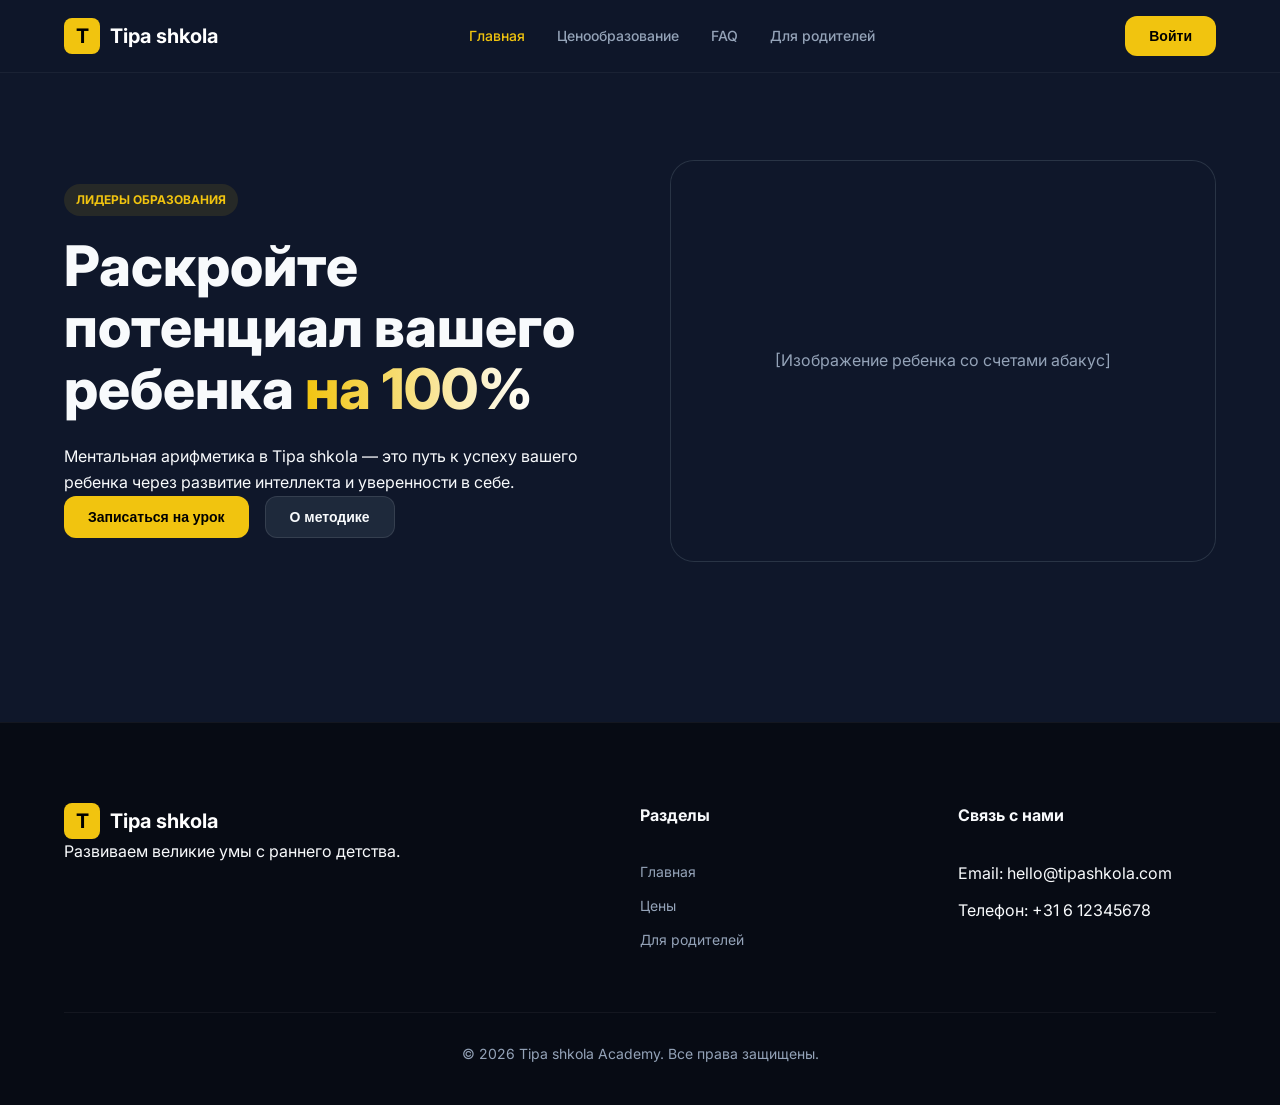
==== index.html @ 8fe098cc "1st commit Architecture: basic design, 3 pages, and basic navigation" ====
<!DOCTYPE html>
<html lang="ru">
<head>
    <meta charset="UTF-8">
    <meta name="viewport" content="width=device-width, initial-scale=1.0">
    <title>Tipa shkola — Школа ментальной арифметики</title>
    <link rel="preconnect" href="https://fonts.googleapis.com">
    <link rel="preconnect" href="https://fonts.gstatic.com" crossorigin>
    <link href="https://fonts.googleapis.com/css2?family=Inter:wght@300;400;600;700&display=swap" rel="stylesheet">
    <link rel="stylesheet" href="styles.css">
</head>
<body>

<header class="navbar">
    <div class="container">
        <a href="index.html" class="logo">
            <div class="logo-icon">T</div>
            <span>Tipa shkola</span>
        </a>
        <nav class="nav-links">
            <a href="index.html" class="active">Главная</a>
            <a href="pricing.html">Ценообразование</a>
            <a href="#">FAQ</a>
            <a href="parents.html">Для родителей</a>
        </nav>
        <div class="auth-buttons">
            <button class="btn btn-primary">Войти</button>
        </div>
    </div>
</header>

<main>
    <section class="hero-section">
        <div class="container hero-container">
            <div class="hero-content">
                <span class="badge">Лидеры образования</span>
                <h1>Раскройте потенциал вашего ребенка <span class="text-gradient">на 100%</span></h1>
                <p>Ментальная арифметика в Tipa shkola — это путь к успеху вашего ребенка через развитие интеллекта и уверенности в себе.</p>
                <div class="hero-actions">
                    <button class="btn btn-primary btn-lg">Записаться на урок</button>
                    <button class="btn btn-secondary btn-lg">О методике</button>
                </div>
            </div>
            <div class="hero-image">
                <div class="promo-card">
                    <div class="promo-img-wrapper">
                        [Изображение ребенка со счетами абакус]
                    </div>
                </div>
            </div>
        </div>
    </section>
</main>

<footer class="footer">
    <div class="container">
        <div class="footer-content">
            <div class="footer-brand">
                <div class="logo">
                    <div class="logo-icon">T</div>
                    <span>Tipa shkola</span>
                </div>
                <p>Развиваем великие умы с раннего детства.</p>
            </div>
            <div class="footer-links">
                <h4>Разделы</h4>
                <a href="index.html">Главная</a>
                <a href="pricing.html">Цены</a>
                <a href="parents.html">Для родителей</a>
            </div>
            <div class="footer-contact">
                <h4>Связь с нами</h4>
                <p>Email: hello@tipashkola.com</p>
                <p>Телефон: +31 6 12345678</p>
            </div>
        </div>
        <div class="footer-bottom">
            <p>&copy; 2026 Tipa shkola Academy. Все права защищены.</p>
        </div>
    </div>
</footer>

</body>
</html>
---- styles.css ----
/* --- Глобальные настройки --- */
:root {
    --primary: #f1c40f; 
    --primary-dark: #d4ac0d;
    --bg-dark: #0f172a;
    --surface: #1e293b;
    --text-main: #f8fafc;
    --text-muted: #94a3b8;
    --glass: rgba(15, 23, 42, 0.9);
    --font-main: 'Inter', sans-serif;
    --transition: all 0.3s ease;
}

* { box-sizing: border-box; margin: 0; padding: 0; }

body {
    font-family: var(--font-main);
    background-color: var(--bg-dark);
    color: var(--text-main);
    line-height: 1.6;
}

.container { max-width: 1200px; margin: 0 auto; padding: 0 24px; }

.text-gradient {
    background: linear-gradient(90deg, var(--primary), #ffffff);
    -webkit-background-clip: text;
    -webkit-text-fill-color: transparent;
}

/* --- Навигация --- */
.navbar {
    position: fixed;
    top: 0; left: 0; right: 0;
    z-index: 1000;
    background: var(--glass);
    backdrop-filter: blur(10px);
    border-bottom: 1px solid rgba(255, 255, 255, 0.05);
    padding: 16px 0;
}

.navbar .container { display: flex; justify-content: space-between; align-items: center; }

.logo { display: flex; align-items: center; gap: 10px; font-weight: 700; font-size: 20px; text-decoration: none; color: white; }
.logo-icon {
    background: var(--primary);
    width: 36px; height: 36px;
    display: flex; align-items: center; justify-content: center;
    border-radius: 8px; color: black;
}

.nav-links { display: flex; gap: 32px; }
.nav-links a { color: var(--text-muted); text-decoration: none; font-size: 14px; font-weight: 500; transition: var(--transition); }
.nav-links a:hover, .nav-links a.active { color: var(--primary); }

/* --- Кнопки --- */
.btn {
    padding: 12px 24px; border-radius: 12px;
    font-size: 14px; font-weight: 700; cursor: pointer;
    transition: var(--transition); border: none;
    display: inline-flex; align-items: center; text-decoration: none;
}
.btn-primary { background: var(--primary); color: #000; }
.btn-primary:hover { background: var(--primary-dark); transform: translateY(-2px); }
.btn-secondary { background: var(--surface); color: var(--text-main); border: 1px solid rgba(255, 255, 255, 0.1); }

/* --- Секции --- */
.hero-section { padding: 160px 0 80px; }
.hero-container { display: grid; grid-template-columns: 1fr 1fr; gap: 60px; align-items: center; }
.hero-content h1 { font-size: 56px; line-height: 1.1; margin-bottom: 24px; font-weight: 800; }
.badge { display: inline-block; padding: 6px 12px; background: rgba(241, 196, 15, 0.1); color: var(--primary); border-radius: 20px; font-size: 12px; font-weight: 700; margin-bottom: 20px; text-transform: uppercase; }
.hero-actions { display: flex; gap: 16px; }

.promo-card { background: var(--surface); border-radius: 24px; overflow: hidden; border: 1px solid rgba(255, 255, 255, 0.05); }
.promo-img-wrapper { height: 400px; display: flex; align-items: center; justify-content: center; color: var(--text-muted); background: #0f172a; }

.info-section { padding: 80px 0; }
.info-grid { display: grid; grid-template-columns: 1fr 1fr; gap: 40px; }
.info-item { background: rgba(255, 255, 255, 0.02); padding: 40px; border-radius: 24px; border: 1px solid rgba(255, 255, 255, 0.05); }
.info-item h3 { margin-bottom: 16px; color: var(--primary); font-size: 24px; }

/* --- Ценообразование --- */
.pricing-page { padding: 140px 0 80px; }
.pricing-header { text-align: center; margin-bottom: 60px; }
.pricing-grid { display: grid; grid-template-columns: repeat(auto-fit, minmax(300px, 1fr)); gap: 30px; }
.price-card { background: var(--surface); padding: 40px; border-radius: 24px; border: 1px solid rgba(255, 255, 255, 0.05); position: relative; text-align: center; }
.price-card.popular { border: 2px solid var(--primary); transform: scale(1.05); }
.popular-badge { position: absolute; top: -14px; left: 50%; transform: translateX(-50%); background: var(--primary); color: black; padding: 4px 16px; border-radius: 20px; font-size: 12px; font-weight: 800; }
.price { font-size: 36px; font-weight: 800; margin: 24px 0; }
.features { list-style: none; margin-bottom: 32px; text-align: left; }
.features li { margin-bottom: 12px; color: var(--text-muted); display: flex; gap: 10px; font-size: 14px; }
.features li::before { content: "✓"; color: var(--primary); }

/* --- Футер --- */
.footer { background: #070b14; padding: 80px 0 40px; border-top: 1px solid rgba(255, 255, 255, 0.05); margin-top: 80px; }
.footer-content { display: grid; grid-template-columns: 2fr 1fr 1fr; gap: 60px; margin-bottom: 60px; }
.footer h4 { margin-bottom: 20px; color: var(--text-main); }
.footer-links, .footer-contact { display: flex; flex-direction: column; gap: 12px; }
.footer a { color: var(--text-muted); text-decoration: none; transition: var(--transition); font-size: 14px; }
.footer a:hover { color: var(--primary); }
.footer-bottom { border-top: 1px solid rgba(255, 255, 255, 0.05); padding-top: 30px; text-align: center; color: var(--text-muted); font-size: 14px; }

@media (max-width: 768px) {
    .hero-container, .info-grid, .footer-content { grid-template-columns: 1fr; text-align: center; }
    .hero-content h1 { font-size: 36px; }
    .nav-links { display: none; }
}
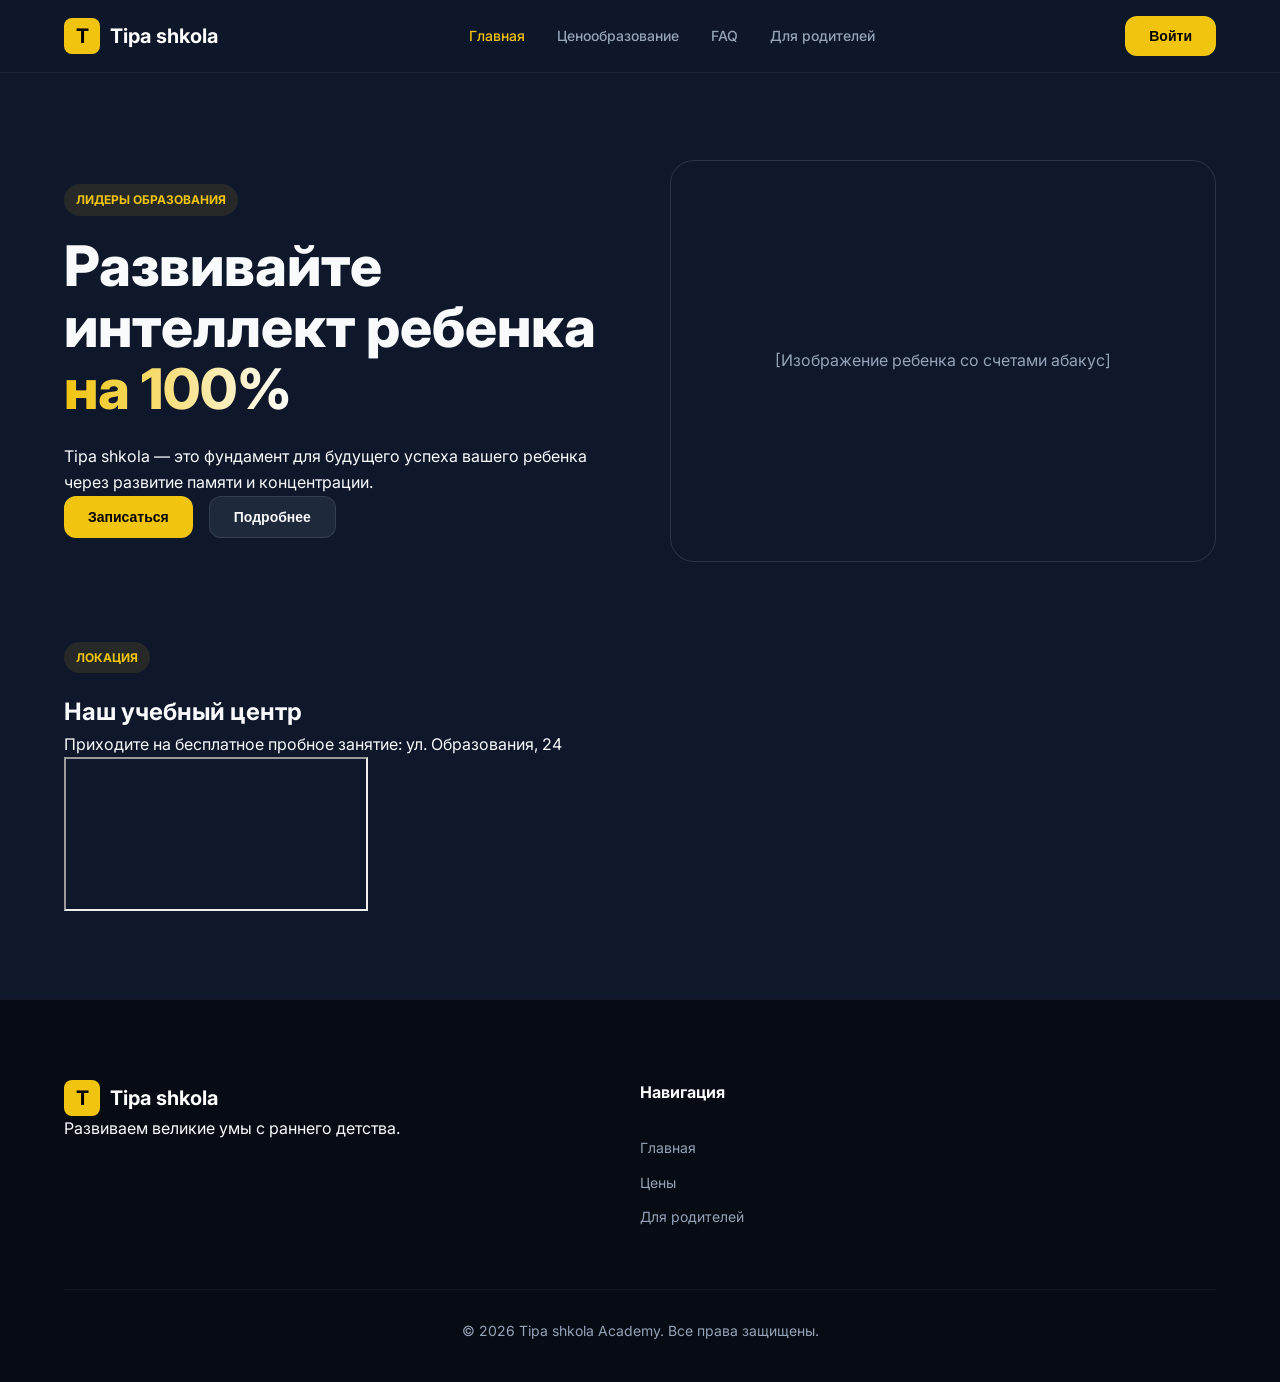
==== commit d412fe27: "add map" ====
--- a/index.html
+++ b/index.html
@@ -3,10 +3,10 @@
 <head>
     <meta charset="UTF-8">
     <meta name="viewport" content="width=device-width, initial-scale=1.0">
-    <title>Tipa shkola — Школа ментальной арифметики</title>
+    <title>Tipa shkola — Главная</title>
     <link rel="preconnect" href="https://fonts.googleapis.com">
     <link rel="preconnect" href="https://fonts.gstatic.com" crossorigin>
-    <link href="https://fonts.googleapis.com/css2?family=Inter:wght@300;400;600;700&display=swap" rel="stylesheet">
+    <link href="https://fonts.googleapis.com/css2?family=Inter:wght@400;600;800&display=swap" rel="stylesheet">
     <link rel="stylesheet" href="styles.css">
 </head>
 <body>
@@ -23,9 +23,7 @@
             <a href="#">FAQ</a>
             <a href="parents.html">Для родителей</a>
         </nav>
-        <div class="auth-buttons">
-            <button class="btn btn-primary">Войти</button>
-        </div>
+        <button class="btn btn-primary">Войти</button>
     </div>
 </header>
 
@@ -34,11 +32,11 @@
         <div class="container hero-container">
             <div class="hero-content">
                 <span class="badge">Лидеры образования</span>
-                <h1>Раскройте потенциал вашего ребенка <span class="text-gradient">на 100%</span></h1>
-                <p>Ментальная арифметика в Tipa shkola — это путь к успеху вашего ребенка через развитие интеллекта и уверенности в себе.</p>
+                <h1>Развивайте интеллект ребенка <span class="text-gradient">на 100%</span></h1>
+                <p>Tipa shkola — это фундамент для будущего успеха вашего ребенка через развитие памяти и концентрации.</p>
                 <div class="hero-actions">
-                    <button class="btn btn-primary btn-lg">Записаться на урок</button>
-                    <button class="btn btn-secondary btn-lg">О методике</button>
+                    <button class="btn btn-primary btn-lg">Записаться</button>
+                    <button class="btn btn-secondary btn-lg">Подробнее</button>
                 </div>
             </div>
             <div class="hero-image">
@@ -46,6 +44,27 @@
                     <div class="promo-img-wrapper">
                         [Изображение ребенка со счетами абакус]
                     </div>
+                </div>
+            </div>
+        </div>
+    </section>
+
+    <!-- Обновленная секция с картой на всю ширину -->
+    <section class="map-section">
+        <div class="container">
+            <div class="section-header">
+                <span class="badge">Локация</span>
+                <h2>Наш учебный центр</h2>
+                <p>Приходите на бесплатное пробное занятие: ул. Образования, 24</p>
+            </div>
+            <div class="map-wrapper">
+                <div class="map-container">
+                    <iframe 
+                        src="https://www.google.com/maps/embed?pb=!1m18!1m12!1m3!1d2436.425251458925!2d4.895167915801931!3d52.37021577978696!2m3!1f0!2f0!3f0!3m2!1i1024!2i768!4f13.1!3m3!1m2!1s0x47c63fb5949a7755%3A0x6600fd4cb7c0af8d!2sAmsterdam%20Centraal!5e0!3m2!1sen!2snl!4v1647432000000!5m2!1sen!2snl" 
+                        allowfullscreen="" 
+                        loading="lazy" 
+                        referrerpolicy="no-referrer-when-downgrade">
+                    </iframe>
                 </div>
             </div>
         </div>
@@ -63,15 +82,10 @@
                 <p>Развиваем великие умы с раннего детства.</p>
             </div>
             <div class="footer-links">
-                <h4>Разделы</h4>
+                <h4>Навигация</h4>
                 <a href="index.html">Главная</a>
                 <a href="pricing.html">Цены</a>
                 <a href="parents.html">Для родителей</a>
-            </div>
-            <div class="footer-contact">
-                <h4>Связь с нами</h4>
-                <p>Email: hello@tipashkola.com</p>
-                <p>Телефон: +31 6 12345678</p>
             </div>
         </div>
         <div class="footer-bottom">
@@ -80,5 +94,6 @@
     </div>
 </footer>
 
+<script src="script.js"></script>
 </body>
 </html>
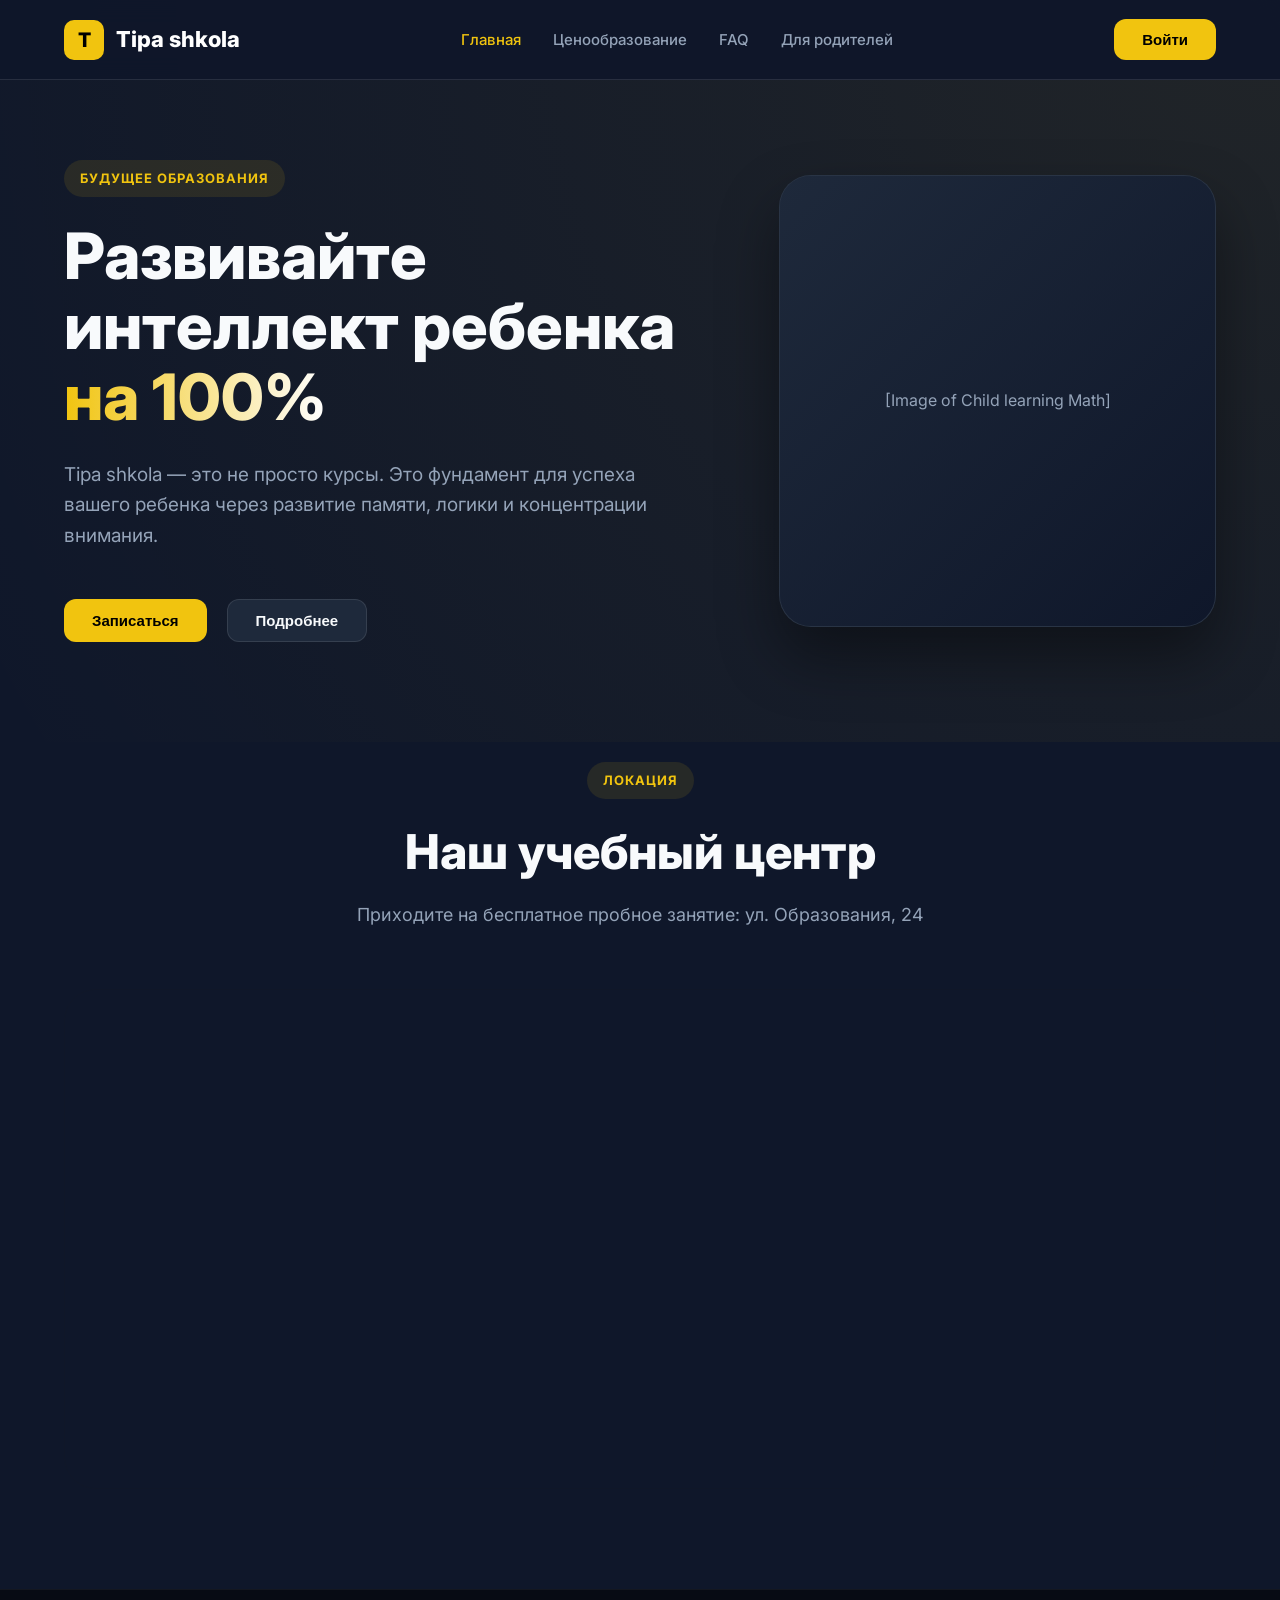
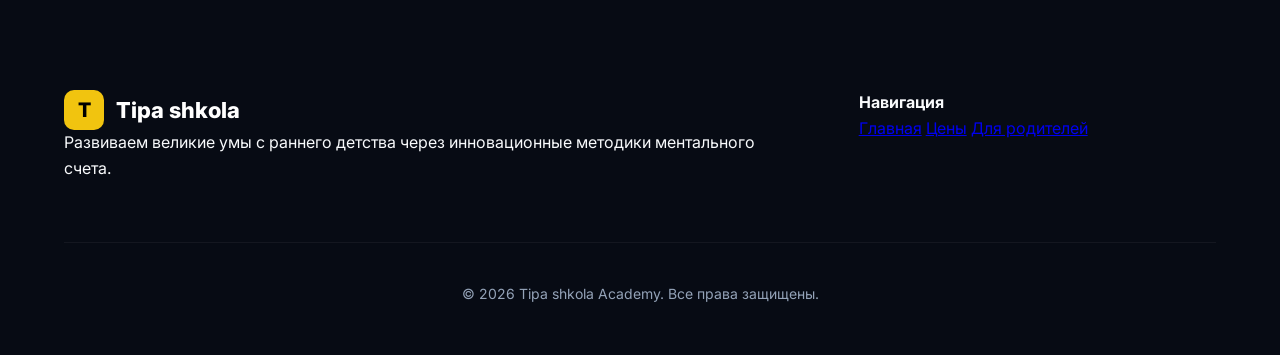
==== commit 49029a28: "fixed animation of cards, add map" ====
--- a/index.html
+++ b/index.html
@@ -3,11 +3,11 @@
 <head>
     <meta charset="UTF-8">
     <meta name="viewport" content="width=device-width, initial-scale=1.0">
-    <title>Tipa shkola — Главная</title>
+    <title>Tipa shkola — Развитие интеллекта</title>
     <link rel="preconnect" href="https://fonts.googleapis.com">
     <link rel="preconnect" href="https://fonts.gstatic.com" crossorigin>
     <link href="https://fonts.googleapis.com/css2?family=Inter:wght@400;600;800&display=swap" rel="stylesheet">
-    <link rel="stylesheet" href="styles.css">
+    <link rel="stylesheet" href="css/styles.css">
 </head>
 <body>
 
@@ -31,9 +31,9 @@
     <section class="hero-section">
         <div class="container hero-container">
             <div class="hero-content">
-                <span class="badge">Лидеры образования</span>
+                <span class="badge">Будущее образования</span>
                 <h1>Развивайте интеллект ребенка <span class="text-gradient">на 100%</span></h1>
-                <p>Tipa shkola — это фундамент для будущего успеха вашего ребенка через развитие памяти и концентрации.</p>
+                <p>Tipa shkola — это не просто курсы. Это фундамент для успеха вашего ребенка через развитие памяти, логики и концентрации внимания.</p>
                 <div class="hero-actions">
                     <button class="btn btn-primary btn-lg">Записаться</button>
                     <button class="btn btn-secondary btn-lg">Подробнее</button>
@@ -42,14 +42,13 @@
             <div class="hero-image">
                 <div class="promo-card">
                     <div class="promo-img-wrapper">
-                        [Изображение ребенка со счетами абакус]
+                        [Image of Child learning Math]
                     </div>
                 </div>
             </div>
         </div>
     </section>
 
-    <!-- Обновленная секция с картой на всю ширину -->
     <section class="map-section">
         <div class="container">
             <div class="section-header">
@@ -57,15 +56,8 @@
                 <h2>Наш учебный центр</h2>
                 <p>Приходите на бесплатное пробное занятие: ул. Образования, 24</p>
             </div>
-            <div class="map-wrapper">
-                <div class="map-container">
-                    <iframe 
-                        src="https://www.google.com/maps/embed?pb=!1m18!1m12!1m3!1d2436.425251458925!2d4.895167915801931!3d52.37021577978696!2m3!1f0!2f0!3f0!3m2!1i1024!2i768!4f13.1!3m3!1m2!1s0x47c63fb5949a7755%3A0x6600fd4cb7c0af8d!2sAmsterdam%20Centraal!5e0!3m2!1sen!2snl!4v1647432000000!5m2!1sen!2snl" 
-                        allowfullscreen="" 
-                        loading="lazy" 
-                        referrerpolicy="no-referrer-when-downgrade">
-                    </iframe>
-                </div>
+            <div class="map-container">
+                <iframe src="https://www.google.com/maps/embed?pb=!1m18!1m12!1m3!1d2436.425251458925!2d4.895167915801931!3d52.37021577978696!2m3!1f0!2f0!3f0!3m2!1i1024!2i768!4f13.1!3m3!1m2!1s0x47c63fb5949a7755%3A0x6600fd4cb7c0af8d!2sAmsterdam%20Centraal!5e0!3m2!1sen!2snl!4v1647432000000!5m2!1sen!2snl" allowfullscreen="" loading="lazy"></iframe>
             </div>
         </div>
     </section>
@@ -79,7 +71,7 @@
                     <div class="logo-icon">T</div>
                     <span>Tipa shkola</span>
                 </div>
-                <p>Развиваем великие умы с раннего детства.</p>
+                <p>Развиваем великие умы с раннего детства через инновационные методики ментального счета.</p>
             </div>
             <div class="footer-links">
                 <h4>Навигация</h4>
--- a/css/styles.css
+++ b/css/styles.css
@@ -0,0 +1,251 @@
+/* --- Дизайн-система Tipa shkola --- */
+:root {
+    --primary: #f1c40f; 
+    --primary-dark: #d4ac0d;
+    --bg-dark: #0f172a;
+    --surface: #1e293b;
+    --text-main: #f8fafc;
+    --text-muted: #94a3b8;
+    --glass: rgba(15, 23, 42, 0.95);
+    --font-main: 'Inter', sans-serif;
+    --transition: all 0.3s cubic-bezier(0.4, 0, 0.2, 1);
+    --nav-height: 80px;
+}
+
+/* --- Сброс и база --- */
+* { box-sizing: border-box; margin: 0; padding: 0; }
+
+body {
+    font-family: var(--font-main);
+    background-color: var(--bg-dark);
+    color: var(--text-main);
+    line-height: 1.6;
+    overflow-x: hidden;
+}
+
+.container { 
+    max-width: 1200px; 
+    margin: 0 auto; 
+    padding: 0 24px; 
+}
+
+.text-gradient {
+    background: linear-gradient(90deg, var(--primary), #ffffff);
+    -webkit-background-clip: text;
+    -webkit-text-fill-color: transparent;
+}
+
+/* --- Навигация --- */
+.navbar {
+    position: fixed;
+    top: 0; left: 0; right: 0;
+    height: var(--nav-height);
+    z-index: 1000;
+    background: var(--glass);
+    backdrop-filter: blur(12px);
+    border-bottom: 1px solid rgba(255, 255, 255, 0.1);
+    display: flex;
+    align-items: center;
+}
+
+.navbar .container { 
+    display: flex; 
+    justify-content: space-between; 
+    align-items: center; 
+    width: 100%;
+}
+
+.logo { 
+    display: flex; 
+    align-items: center; 
+    gap: 12px; 
+    font-weight: 800; 
+    font-size: 22px; 
+    text-decoration: none; 
+    color: white; 
+}
+
+.logo-icon {
+    background: var(--primary);
+    width: 40px; height: 40px;
+    display: flex; align-items: center; justify-content: center;
+    border-radius: 10px; color: black;
+    font-size: 20px;
+}
+
+.nav-links { display: flex; gap: 32px; }
+.nav-links a { 
+    color: var(--text-muted); 
+    text-decoration: none; 
+    font-size: 15px; 
+    font-weight: 500; 
+    transition: var(--transition); 
+}
+.nav-links a:hover, .nav-links a.active { color: var(--primary); }
+
+/* --- Кнопки --- */
+.btn {
+    padding: 12px 28px; border-radius: 12px;
+    font-size: 15px; font-weight: 700; cursor: pointer;
+    transition: var(--transition); border: none;
+    display: inline-flex; align-items: center; text-decoration: none;
+    justify-content: center;
+}
+.btn-primary { background: var(--primary); color: #000; }
+.btn-primary:hover { background: var(--primary-dark); transform: translateY(-2px); }
+.btn-secondary { background: var(--surface); color: var(--text-main); border: 1px solid rgba(255, 255, 255, 0.1); }
+
+/* --- Секции --- */
+section { padding: 100px 0; }
+
+.section-header { 
+    text-align: center; 
+    margin-bottom: 60px; 
+}
+.section-header h2 { font-size: 48px; margin-bottom: 20px; font-weight: 800; line-height: 1.2; }
+.section-header p { color: var(--text-muted); font-size: 18px; max-width: 700px; margin: 0 auto; }
+
+.badge { 
+    display: inline-block; 
+    padding: 8px 16px; 
+    background: rgba(241, 196, 15, 0.1); 
+    color: var(--primary); 
+    border-radius: 30px; 
+    font-size: 13px; 
+    font-weight: 700; 
+    margin-bottom: 24px; 
+    text-transform: uppercase; 
+    letter-spacing: 1px;
+}
+
+/* --- Hero (Главная / Родителям) --- */
+.hero-section { 
+    padding-top: calc(var(--nav-height) + 80px); 
+    padding-bottom: 100px;
+    background: radial-gradient(circle at top right, rgba(241, 196, 15, 0.08), transparent); 
+}
+.hero-container { display: grid; grid-template-columns: 1.2fr 0.8fr; gap: 60px; align-items: center; }
+.hero-content h1 { font-size: 64px; line-height: 1.1; margin-bottom: 28px; font-weight: 800; }
+.hero-content p { font-size: 19px; color: var(--text-muted); margin-bottom: 48px; max-width: 600px; }
+.hero-actions { display: flex; gap: 20px; }
+
+.promo-card { 
+    background: var(--surface); 
+    border-radius: 32px; 
+    overflow: hidden; 
+    border: 1px solid rgba(255, 255, 255, 0.05); 
+    box-shadow: 0 30px 60px rgba(0,0,0,0.4); 
+}
+.promo-img-wrapper { 
+    height: 450px; 
+    display: flex; 
+    align-items: center; 
+    justify-content: center; 
+    color: var(--text-muted); 
+    background: linear-gradient(135deg, #1e293b, #0f172a); 
+}
+
+/* --- Карта --- */
+.map-section { padding-top: 20px; }
+.map-container {
+    height: 500px;
+    width: 100%;
+    border-radius: 32px;
+    overflow: hidden;
+    border: 1px solid rgba(255, 255, 255, 0.1);
+    filter: grayscale(1) invert(0.9) hue-rotate(180deg) brightness(0.9);
+    transition: var(--transition);
+}
+.map-container:hover { filter: none; }
+.map-container iframe { width: 100%; height: 100%; border: none; }
+
+/* --- Сетка информации (Info Section) --- */
+.info-section { padding: 60px 0; }
+.info-grid { 
+    display: grid; 
+    grid-template-columns: repeat(auto-fit, minmax(280px, 1fr)); 
+    gap: 32px; 
+}
+.info-item { 
+    background: var(--surface); 
+    padding: 48px; 
+    border-radius: 32px; 
+    border: 1px solid rgba(255, 255, 255, 0.05); 
+    transition: var(--transition); 
+}
+.info-item:hover { transform: translateY(-10px); border-color: var(--primary); }
+.info-item h3 { margin-bottom: 20px; color: var(--primary); font-size: 26px; font-weight: 800; }
+.info-item p { color: var(--text-muted); font-size: 16px; line-height: 1.7; }
+
+/* --- Ценообразование (Исправлено) --- */
+.pricing-page { 
+    padding-top: calc(var(--nav-height) + 80px); 
+    padding-bottom: 150px; /* Увеличен отступ до футера */
+    min-height: 80vh; /* Минимальная высота, чтобы не "схлопывалось" */
+}
+.pricing-grid { 
+    display: grid; 
+    grid-template-columns: repeat(auto-fit, minmax(320px, 1fr)); 
+    gap: 32px; 
+    margin-top: 20px; 
+    align-items: stretch;
+}
+
+.price-card { 
+    background: var(--surface); 
+    padding: 48px; 
+    border-radius: 32px; 
+    border: 1px solid rgba(255, 255, 255, 0.05); 
+    position: relative; 
+    text-align: center; 
+    display: flex; 
+    flex-direction: column;
+    transition: var(--transition);
+    z-index: 1; /* Базовый уровень */
+}
+
+/* При наведении карточка ВСЕГДА сверху всех */
+.price-card:hover { 
+    transform: translateY(-15px); 
+    border-color: var(--primary); 
+    z-index: 10 !important; 
+    box-shadow: 0 30px 60px rgba(0,0,0,0.5);
+}
+
+.price-card.popular { 
+    border: 2px solid var(--primary); 
+    transform: scale(1.05); 
+    z-index: 2; /* По умолчанию популярная чуть выше */
+}
+
+/* При наведении популярная карточка сохраняет масштаб и поднимается выше всех */
+.price-card.popular:hover { 
+    transform: scale(1.07) translateY(-15px); 
+}
+
+.price { font-size: 42px; font-weight: 800; margin: 32px 0; }
+.price span { font-size: 18px; color: var(--text-muted); font-weight: 400; }
+
+.features { list-style: none; margin: 0 0 40px; text-align: left; flex-grow: 1; }
+.features li { margin-bottom: 16px; color: var(--text-muted); display: flex; gap: 12px; font-size: 15px; }
+.features li::before { content: "✓"; color: var(--primary); font-weight: 900; }
+
+/* --- Футер --- */
+.footer { 
+    background: #070b14; 
+    padding: 100px 0 50px; 
+    border-top: 1px solid rgba(255, 255, 255, 0.05); 
+    position: relative;
+    z-index: 5;
+}
+.footer-content { display: grid; grid-template-columns: 2fr 1fr; gap: 80px; margin-bottom: 60px; }
+.footer-bottom { border-top: 1px solid rgba(255, 255, 255, 0.05); padding-top: 40px; text-align: center; color: var(--text-muted); font-size: 14px; }
+
+/* --- Адаптивность --- */
+@media (max-width: 992px) {
+    .hero-container { grid-template-columns: 1fr; text-align: center; }
+    .hero-actions { justify-content: center; }
+    .nav-links { display: none; }
+    .pricing-grid { grid-template-columns: 1fr; max-width: 450px; margin: 0 auto; }
+    .price-card.popular { transform: none; }
+}
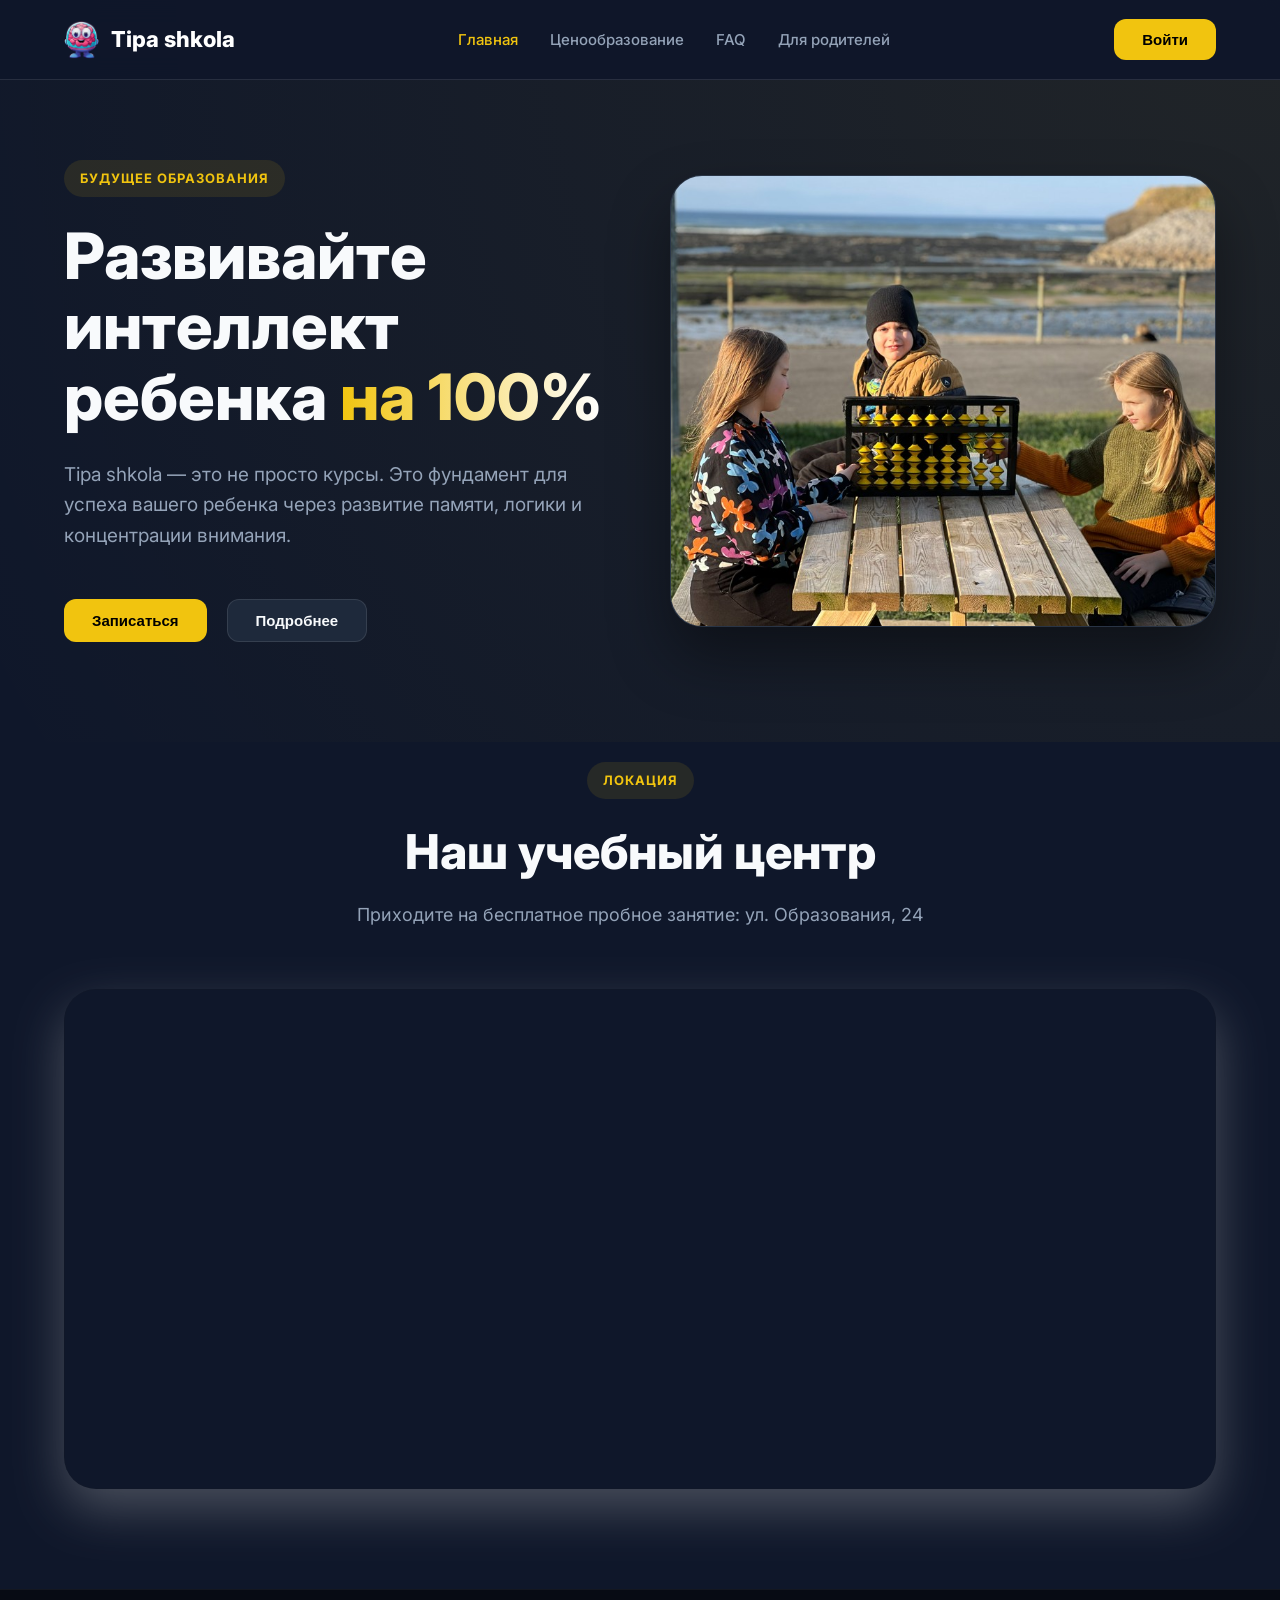
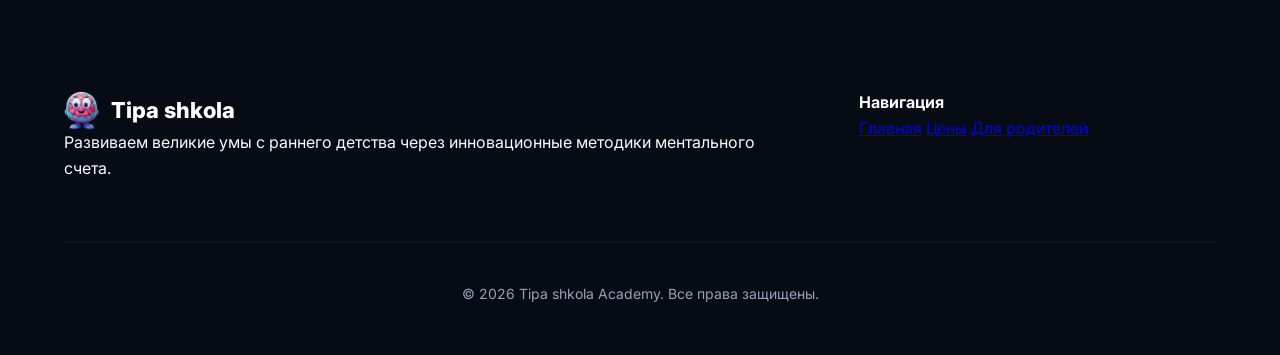
==== commit ffb02a77: "add imges, logo, update styles" ====
--- a/index.html
+++ b/index.html
@@ -4,6 +4,8 @@
     <meta charset="UTF-8">
     <meta name="viewport" content="width=device-width, initial-scale=1.0">
     <title>Tipa shkola — Развитие интеллекта</title>
+    <!-- Фишка: иконка вкладки (Favicon) -->
+    <link rel="icon" type="image/png" href="img/logoTS.png">
     <link rel="preconnect" href="https://fonts.googleapis.com">
     <link rel="preconnect" href="https://fonts.gstatic.com" crossorigin>
     <link href="https://fonts.googleapis.com/css2?family=Inter:wght@400;600;800&display=swap" rel="stylesheet">
@@ -14,7 +16,7 @@
 <header class="navbar">
     <div class="container">
         <a href="index.html" class="logo">
-            <div class="logo-icon">T</div>
+            <img src="img/logoTS.png" alt="Tipa shkola Logo" class="logo-img">
             <span>Tipa shkola</span>
         </a>
         <nav class="nav-links">
@@ -42,7 +44,7 @@
             <div class="hero-image">
                 <div class="promo-card">
                     <div class="promo-img-wrapper">
-                        [Image of Child learning Math]
+                        <img src="img/img_for_index/IMG_3452.jpg" alt="Дети изучают ментальную арифметику">
                     </div>
                 </div>
             </div>
@@ -68,7 +70,7 @@
         <div class="footer-content">
             <div class="footer-brand">
                 <div class="logo">
-                    <div class="logo-icon">T</div>
+                <img src="img/logoTS.png" alt="Tipa shkola Logo" class="logo-img">
                     <span>Tipa shkola</span>
                 </div>
                 <p>Развиваем великие умы с раннего детства через инновационные методики ментального счета.</p>
--- a/css/styles.css
+++ b/css/styles.css
@@ -65,12 +65,11 @@
     color: white; 
 }
 
-.logo-icon {
-    background: var(--primary);
-    width: 40px; height: 40px;
-    display: flex; align-items: center; justify-content: center;
-    border-radius: 10px; color: black;
-    font-size: 20px;
+.logo-img {
+    height: 40px;
+    width: auto;
+    object-fit: contain;
+    border-radius: 8px;
 }
 
 .nav-links { display: flex; gap: 32px; }
@@ -124,7 +123,12 @@
     padding-bottom: 100px;
     background: radial-gradient(circle at top right, rgba(241, 196, 15, 0.08), transparent); 
 }
-.hero-container { display: grid; grid-template-columns: 1.2fr 0.8fr; gap: 60px; align-items: center; }
+.hero-container { 
+    display: grid; 
+    grid-template-columns: 1fr 1fr; 
+    gap: 60px; 
+    align-items: center; 
+}
 .hero-content h1 { font-size: 64px; line-height: 1.1; margin-bottom: 28px; font-weight: 800; }
 .hero-content p { font-size: 19px; color: var(--text-muted); margin-bottom: 48px; max-width: 600px; }
 .hero-actions { display: flex; gap: 20px; }
@@ -141,8 +145,16 @@
     display: flex; 
     align-items: center; 
     justify-content: center; 
-    color: var(--text-muted); 
     background: linear-gradient(135deg, #1e293b, #0f172a); 
+    overflow: hidden; /* Чтобы картинка не вылезала за края */
+}
+
+/* Стили для того, чтобы ваше фото IMG_3452.jpg выглядело отлично */
+.promo-img-wrapper img {
+    width: 100%;
+    height: 100%;
+    object-fit: cover; /* Заполняет блок, обрезая лишнее, сохраняя пропорции */
+    display: block;
 }
 
 /* --- Карта --- */
@@ -155,6 +167,7 @@
     border: 1px solid rgba(255, 255, 255, 0.1);
     filter: grayscale(1) invert(0.9) hue-rotate(180deg) brightness(0.9);
     transition: var(--transition);
+    box-shadow: 0 20px 50px rgba(0,0,0,0.3);
 }
 .map-container:hover { filter: none; }
 .map-container iframe { width: 100%; height: 100%; border: none; }
@@ -177,11 +190,11 @@
 .info-item h3 { margin-bottom: 20px; color: var(--primary); font-size: 26px; font-weight: 800; }
 .info-item p { color: var(--text-muted); font-size: 16px; line-height: 1.7; }
 
-/* --- Ценообразование (Исправлено) --- */
+/* --- Ценообразование --- */
 .pricing-page { 
     padding-top: calc(var(--nav-height) + 80px); 
-    padding-bottom: 150px; /* Увеличен отступ до футера */
-    min-height: 80vh; /* Минимальная высота, чтобы не "схлопывалось" */
+    padding-bottom: 150px; 
+    min-height: 80vh; 
 }
 .pricing-grid { 
     display: grid; 
@@ -201,10 +214,9 @@
     display: flex; 
     flex-direction: column;
     transition: var(--transition);
-    z-index: 1; /* Базовый уровень */
-}
-
-/* При наведении карточка ВСЕГДА сверху всех */
+    z-index: 1; 
+}
+
 .price-card:hover { 
     transform: translateY(-15px); 
     border-color: var(--primary); 
@@ -215,10 +227,9 @@
 .price-card.popular { 
     border: 2px solid var(--primary); 
     transform: scale(1.05); 
-    z-index: 2; /* По умолчанию популярная чуть выше */
-}
-
-/* При наведении популярная карточка сохраняет масштаб и поднимается выше всех */
+    z-index: 2; 
+}
+
 .price-card.popular:hover { 
     transform: scale(1.07) translateY(-15px); 
 }
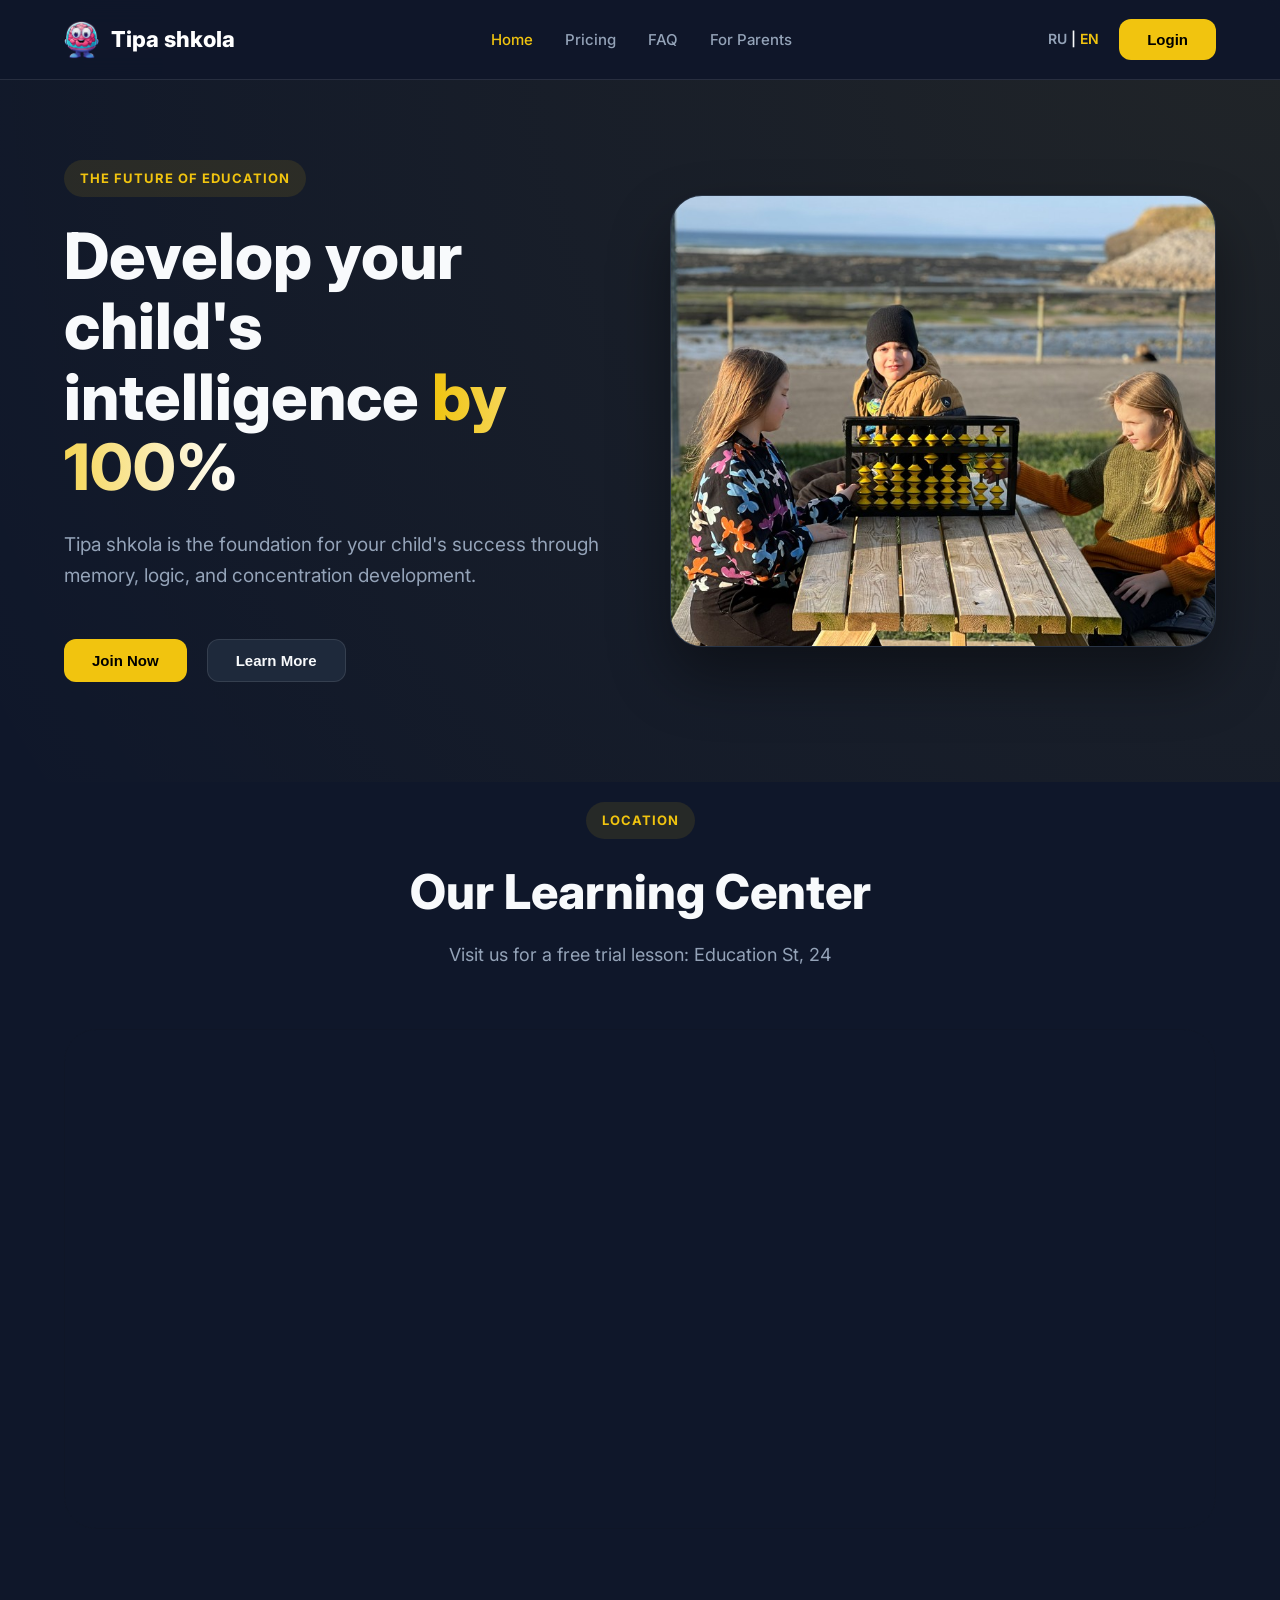
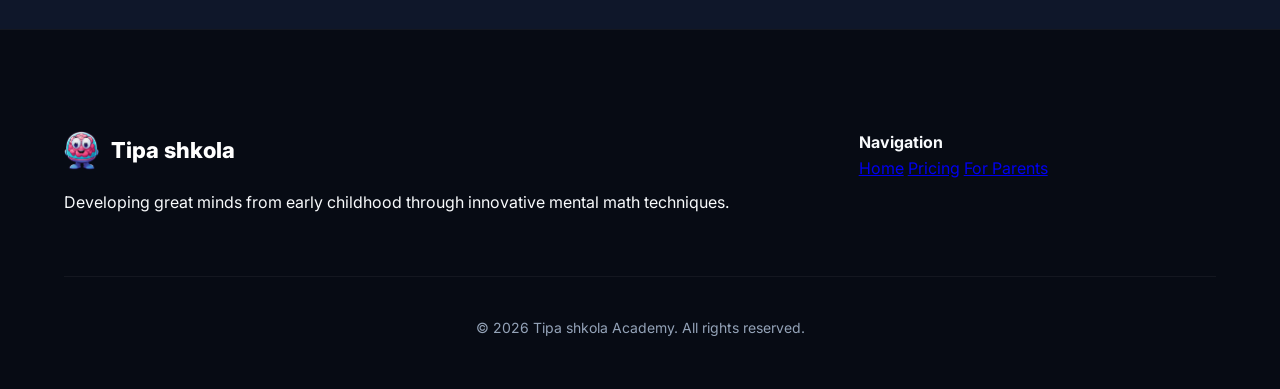
==== commit ca6714a2: "Add en version" ====
--- a/index.html
+++ b/index.html
@@ -1,93 +1,21 @@
 <!DOCTYPE html>
-<html lang="ru">
+<html>
 <head>
     <meta charset="UTF-8">
-    <meta name="viewport" content="width=device-width, initial-scale=1.0">
-    <title>Tipa shkola — Развитие интеллекта</title>
-    <!-- Фишка: иконка вкладки (Favicon) -->
-    <link rel="icon" type="image/png" href="img/logoTS.png">
-    <link rel="preconnect" href="https://fonts.googleapis.com">
-    <link rel="preconnect" href="https://fonts.gstatic.com" crossorigin>
-    <link href="https://fonts.googleapis.com/css2?family=Inter:wght@400;600;800&display=swap" rel="stylesheet">
-    <link rel="stylesheet" href="css/styles.css">
+    <title>Tipa shkola — Redirecting...</title>
+    <script>
+        // Простой скрипт для определения языка браузера
+        (function() {
+            var lang = navigator.language || navigator.userLanguage;
+            if (lang.toLowerCase().indexOf('ru') !== -1) {
+                window.location.href = "ru/index.html";
+            } else {
+                window.location.href = "en/index.html";
+            }
+        })();
+    </script>
 </head>
-<body>
-
-<header class="navbar">
-    <div class="container">
-        <a href="index.html" class="logo">
-            <img src="img/logoTS.png" alt="Tipa shkola Logo" class="logo-img">
-            <span>Tipa shkola</span>
-        </a>
-        <nav class="nav-links">
-            <a href="index.html" class="active">Главная</a>
-            <a href="pricing.html">Ценообразование</a>
-            <a href="#">FAQ</a>
-            <a href="parents.html">Для родителей</a>
-        </nav>
-        <button class="btn btn-primary">Войти</button>
-    </div>
-</header>
-
-<main>
-    <section class="hero-section">
-        <div class="container hero-container">
-            <div class="hero-content">
-                <span class="badge">Будущее образования</span>
-                <h1>Развивайте интеллект ребенка <span class="text-gradient">на 100%</span></h1>
-                <p>Tipa shkola — это не просто курсы. Это фундамент для успеха вашего ребенка через развитие памяти, логики и концентрации внимания.</p>
-                <div class="hero-actions">
-                    <button class="btn btn-primary btn-lg">Записаться</button>
-                    <button class="btn btn-secondary btn-lg">Подробнее</button>
-                </div>
-            </div>
-            <div class="hero-image">
-                <div class="promo-card">
-                    <div class="promo-img-wrapper">
-                        <img src="img/img_for_index/IMG_3452.jpg" alt="Дети изучают ментальную арифметику">
-                    </div>
-                </div>
-            </div>
-        </div>
-    </section>
-
-    <section class="map-section">
-        <div class="container">
-            <div class="section-header">
-                <span class="badge">Локация</span>
-                <h2>Наш учебный центр</h2>
-                <p>Приходите на бесплатное пробное занятие: ул. Образования, 24</p>
-            </div>
-            <div class="map-container">
-                <iframe src="https://www.google.com/maps/embed?pb=!1m18!1m12!1m3!1d2436.425251458925!2d4.895167915801931!3d52.37021577978696!2m3!1f0!2f0!3f0!3m2!1i1024!2i768!4f13.1!3m3!1m2!1s0x47c63fb5949a7755%3A0x6600fd4cb7c0af8d!2sAmsterdam%20Centraal!5e0!3m2!1sen!2snl!4v1647432000000!5m2!1sen!2snl" allowfullscreen="" loading="lazy"></iframe>
-            </div>
-        </div>
-    </section>
-</main>
-
-<footer class="footer">
-    <div class="container">
-        <div class="footer-content">
-            <div class="footer-brand">
-                <div class="logo">
-                <img src="img/logoTS.png" alt="Tipa shkola Logo" class="logo-img">
-                    <span>Tipa shkola</span>
-                </div>
-                <p>Развиваем великие умы с раннего детства через инновационные методики ментального счета.</p>
-            </div>
-            <div class="footer-links">
-                <h4>Навигация</h4>
-                <a href="index.html">Главная</a>
-                <a href="pricing.html">Цены</a>
-                <a href="parents.html">Для родителей</a>
-            </div>
-        </div>
-        <div class="footer-bottom">
-            <p>&copy; 2026 Tipa shkola Academy. Все права защищены.</p>
-        </div>
-    </div>
-</footer>
-
-<script src="script.js"></script>
+<body style="background: #0f172a; display: flex; align-items: center; justify-content: center; height: 100vh;">
+    <p style="color: #f8fafc; font-family: sans-serif;">Redirecting to your language...</p>
 </body>
 </html>
